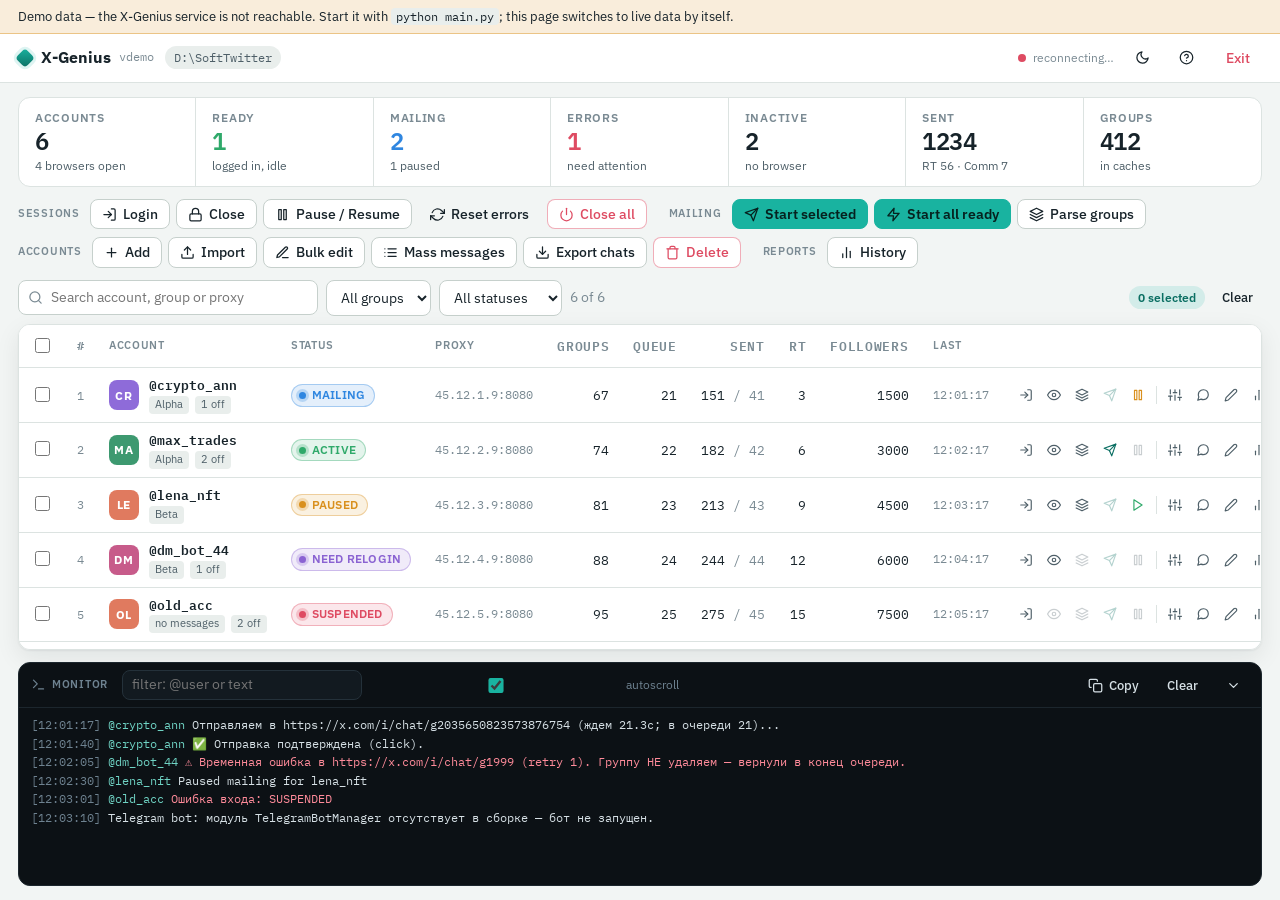
==== xgenius/web/static/index.html @ 22a3fbdb "Refactoring, bugfixes, UI improvements, WIP" ====
<!DOCTYPE html>
<html lang="en">
<head>
<meta charset="utf-8">
<meta name="viewport" content="width=device-width, initial-scale=1">
<title>X-Genius</title>
<link rel="preconnect" href="https://fonts.googleapis.com">
<link rel="stylesheet" href="https://fonts.googleapis.com/css2?family=IBM+Plex+Sans:wght@400;500;600;700&family=IBM+Plex+Mono:wght@400;500;600&display=swap">
<link rel="stylesheet" href="style.css">
</head>
<body>

<!-- ===================== OFFLINE (server not reachable) ===================== -->
<div id="screen-offline" class="screen hidden">
  <div class="offline">
    <div class="brand big"><span class="mark"></span>X-Genius</div>
    <h1>The X-Genius service is not running</h1>
    <p>This page talks to the local service at <code id="offline-url"></code>. Start it with
      <code>python main.py</code> on this machine — the page reconnects by itself.</p>
    <span id="offline-status" class="chip">waiting for connection…</span>
  </div>
</div>

<!-- ===================== SETUP (first start) ===================== -->
<div id="screen-setup" class="screen hidden">
  <div class="setup">
    <aside class="setup-side">
      <div class="brand big"><span class="mark"></span>X-Genius</div>
      <p>Диспетчерская для рассылок в групповые чаты X. Один раз укажите базовую папку — дальше всё
        хранится в ней: аккаунты, профили Chrome, логи, статистика.</p>
      <ul class="setup-req">
        <li><code>Bro/chrome.exe</code></li>
        <li><code>Drivers/chromedriver.exe</code></li>
      </ul>
    </aside>
    <form class="setup-form" id="setup-form">
      <h1>Базовая папка</h1>
      <label class="field"><span>Путь на этом сервере</span>
        <input id="setup-dir" class="mono" type="text" placeholder="D:\SoftTwitter" autocomplete="off" spellcheck="false"></label>
      <label class="check"><input id="setup-create" type="checkbox"> Создать папку, если её нет</label>
      <div id="setup-msg" class="msg"></div>
      <button id="setup-go" class="btn primary lg" type="submit">Продолжить</button>
    </form>
  </div>
</div>

<!-- ===================== MAIN ===================== -->
<div id="screen-main" class="app hidden">
  <div id="demo-banner" class="banner hidden">Demo data — the X-Genius service is not reachable. Start it with <code>python main.py</code>; this page switches to live data by itself.</div>
  <header class="topbar">
    <div class="brand"><span class="mark"></span>X-Genius <span id="version" class="ver"></span></div>
    <span id="base-dir" class="chip mono" title="Base folder"></span>
    <span class="spacer"></span>
    <span id="conn" class="conn" title="connection"><i></i><span>connecting…</span></span>
    <button id="btn-theme" class="btn icon ghost" title="Theme"></button>
    <button id="btn-help" class="btn icon ghost" title="Help"></button>
    <button id="btn-shutdown" class="btn ghost danger-text" title="Close all browsers and exit">Exit</button>
  </header>

  <section class="board" id="summary"></section>

  <section class="cmdbar">
    <div class="cgroup"><span class="clabel">Sessions</span>
      <button class="btn" data-tool="login" data-ic="log-in">Login</button>
      <button class="btn" data-tool="close" data-ic="lock">Close</button>
      <button class="btn" data-tool="pause" data-ic="pause">Pause / Resume</button>
      <button class="btn ghost" data-tool="reset_errors" data-ic="refresh-cw">Reset errors</button>
      <button class="btn outline-danger" data-tool="close_all" data-ic="power">Close all</button>
    </div>
    <div class="cgroup"><span class="clabel">Mailing</span>
      <button class="btn primary" data-tool="mailing" data-ic="send">Start selected</button>
      <button class="btn primary" data-tool="mail_ready" data-ic="zap">Start all ready</button>
      <button class="btn" data-tool="auto_parse" data-ic="layers">Parse groups</button>
    </div>
    <div class="cgroup"><span class="clabel">Accounts</span>
      <button class="btn" data-tool="add" data-ic="plus">Add</button>
      <button class="btn" data-tool="import" data-ic="upload">Import</button>
      <button class="btn" data-tool="bulk_edit" data-ic="edit-3">Bulk edit</button>
      <button class="btn" data-tool="mass_msg" data-ic="list">Mass messages</button>
      <button class="btn" data-tool="export_chats" data-ic="download">Export chats</button>
      <button class="btn outline-danger" data-tool="delete" data-ic="trash-2">Delete</button>
    </div>
    <div class="cgroup"><span class="clabel">Reports</span>
      <button class="btn" data-tool="history" data-ic="bar-chart-2">History</button>
    </div>
  </section>

  <section class="filters">
    <label class="search"><span class="ic-slot" data-ic="search"></span>
      <input id="f-search" type="search" placeholder="Search account, group or proxy" autocomplete="off"></label>
    <select id="f-group"><option value="">All groups</option></select>
    <select id="f-status">
      <option value="">All statuses</option>
      <option value="active">Ready</option>
      <option value="mailing">Mailing</option>
      <option value="paused">Paused</option>
      <option value="relogin">Need relogin</option>
      <option value="error">Errors</option>
      <option value="inactive">Inactive</option>
    </select>
    <span id="f-count" class="muted"></span>
    <span class="spacer"></span>
    <span id="sel-count" class="chip accent">0 selected</span>
    <button id="sel-clear" class="btn ghost sm">Clear</button>
  </section>

  <main class="table-surface">
    <table id="accounts">
      <thead>
        <tr>
          <th class="c-chk"><input id="chk-all" type="checkbox" title="Select all filtered"></th>
          <th class="c-idx">#</th>
          <th>Account</th>
          <th class="c-status">Status</th>
          <th>Proxy</th>
          <th class="num" title="Groups in cache (disabled)">Groups</th>
          <th class="num" title="Groups left in the current queue">Queue</th>
          <th class="num" title="Messages: this session / last 24 h">Sent</th>
          <th class="num">RT</th>
          <th class="num">Followers</th>
          <th>Last</th>
          <th class="c-actions"></th>
        </tr>
      </thead>
      <tbody id="rows"></tbody>
    </table>
    <div id="empty" class="empty hidden">
      <div class="empty-mark" data-ic="users"></div>
      <h2>No accounts yet</h2>
      <p>Add one account or import a list in the <code>username|auth_token|ct0|proxy|group</code> format.</p>
      <div class="row"><button class="btn primary" data-tool="add" data-ic="plus">Add account</button>
        <button class="btn" data-tool="import" data-ic="upload">Import</button></div>
    </div>
  </main>

  <section id="logpanel" class="console">
    <div class="console-head">
      <span class="clabel light"><span data-ic="terminal"></span> Monitor</span>
      <input id="log-filter" type="search" placeholder="filter: @user or text" autocomplete="off">
      <label class="check light sm"><input id="log-autoscroll" type="checkbox" checked> autoscroll</label>
      <span class="spacer"></span>
      <button id="log-copy" class="btn ghost sm light" data-ic="copy">Copy</button>
      <button id="log-clear" class="btn ghost sm light">Clear</button>
      <button id="log-toggle" class="btn icon ghost light" title="Collapse"></button>
    </div>
    <div id="logs" class="logs"></div>
  </section>
</div>

<div id="modal-root"></div>
<div id="toasts"></div>

<script src="icons.js"></script>
<script src="demo.js"></script>
<script src="app.js"></script>
<script src="dialogs.js"></script>
</body>
</html>
---- xgenius/web/static/style.css ----
/* ===== X-Genius operator console ===== */
:root {
  --bg: #F2F5F4; --surface: #FFFFFF; --surface-2: #E9EEEC; --line: #DCE3E1; --line-strong: #C6D0CC;
  --text: #17232A; --text-2: #4E5F68; --muted: #7A8A93;
  --accent: #19B3A0; --accent-ink: #0B6F63; --accent-soft: rgba(25, 179, 160, .14);
  --ok: #2FA96A; --info: #2F86E0; --warn: #D9901E; --err: #DE4B62; --violet: #8A63D2;
  --console-bg: #0C1115; --console-line: #1C262D; --console-text: #D6E0E5; --console-muted: #6E8290;
  --shadow: 0 1px 2px rgba(15, 25, 30, .06), 0 8px 24px rgba(15, 25, 30, .08);
  --r: 8px; --r-lg: 12px;
  --sans: "IBM Plex Sans", "Segoe UI", system-ui, -apple-system, Arial, sans-serif;
  --mono: "IBM Plex Mono", Consolas, "Cascadia Mono", ui-monospace, monospace;
  color-scheme: light;
}
@media (prefers-color-scheme: dark) {
  :root:not([data-theme="light"]) {
    --bg: #0E1418; --surface: #151C22; --surface-2: #1B242B; --line: #243039; --line-strong: #31414C;
    --text: #E6EDF0; --text-2: #AEBCC4; --muted: #7F919B;
    --accent: #2CC7B3; --accent-ink: #9FEDE2; --accent-soft: rgba(44, 199, 179, .16);
    --ok: #48C774; --info: #4DA3F5; --warn: #EBA63B; --err: #EF5D73; --violet: #A98BE6;
    --shadow: 0 1px 2px rgba(0, 0, 0, .35), 0 10px 30px rgba(0, 0, 0, .35);
    color-scheme: dark;
  }
}
:root[data-theme="dark"] {
  --bg: #0E1418; --surface: #151C22; --surface-2: #1B242B; --line: #243039; --line-strong: #31414C;
  --text: #E6EDF0; --text-2: #AEBCC4; --muted: #7F919B;
  --accent: #2CC7B3; --accent-ink: #9FEDE2; --accent-soft: rgba(44, 199, 179, .16);
  --ok: #48C774; --info: #4DA3F5; --warn: #EBA63B; --err: #EF5D73; --violet: #A98BE6;
  --shadow: 0 1px 2px rgba(0, 0, 0, .35), 0 10px 30px rgba(0, 0, 0, .35);
  color-scheme: dark;
}

/* ---- base ---- */
* { box-sizing: border-box; }
html, body { height: 100%; }
body { margin: 0; background: var(--bg); color: var(--text); font: 13.5px/1.45 var(--sans); -webkit-font-smoothing: antialiased; }
.hidden { display: none !important; }
.muted { color: var(--muted); }
.mono { font-family: var(--mono); }
.spacer { flex: 1; }
code { font-family: var(--mono); font-size: .92em; background: var(--surface-2); padding: 1px 5px; border-radius: 4px; }
h1, h2 { margin: 0; text-wrap: balance; }
input, select, textarea, button { font: inherit; color: inherit; }
input[type=text], input[type=search], input[type=password], input[type=number], input[type=date], select, textarea {
  background: var(--surface); border: 1px solid var(--line-strong); border-radius: var(--r); padding: 7px 10px; outline: none; min-width: 0; transition: border-color .12s, box-shadow .12s;
}
input:focus-visible, select:focus-visible, textarea:focus-visible, button:focus-visible { border-color: var(--accent); box-shadow: 0 0 0 3px var(--accent-soft); outline: none; }
textarea { width: 100%; resize: vertical; font-family: var(--mono); font-size: 12.5px; line-height: 1.5; }
input[type=checkbox] { accent-color: var(--accent); width: 15px; height: 15px; }
.ic { flex: none; vertical-align: -3px; }
@media (prefers-reduced-motion: reduce) { * { transition: none !important; animation: none !important; } }

/* ---- buttons ---- */
.btn { display: inline-flex; align-items: center; gap: 6px; background: var(--surface); border: 1px solid var(--line-strong); border-radius: var(--r);
  padding: 6px 11px; cursor: pointer; white-space: nowrap; font-weight: 500; line-height: 1.2; transition: background .12s, border-color .12s, color .12s; }
.btn:hover { background: var(--surface-2); border-color: var(--muted); }
.btn:active { transform: translateY(1px); }
.btn:disabled { opacity: .45; cursor: default; transform: none; }
.btn.sm { padding: 4px 8px; font-size: 12.5px; }
.btn.lg { padding: 10px 18px; font-size: 14px; }
.btn.icon { padding: 6px; width: 32px; height: 32px; justify-content: center; }
.btn.ghost { background: transparent; border-color: transparent; }
.btn.ghost:hover { background: var(--surface-2); border-color: transparent; }
.btn.primary { background: var(--accent); border-color: var(--accent); color: #06221F; font-weight: 600; }
.btn.primary:hover { filter: brightness(1.06); border-color: var(--accent); }
.btn.outline-danger { color: var(--err); border-color: color-mix(in srgb, var(--err) 45%, transparent); }
.btn.outline-danger:hover { background: color-mix(in srgb, var(--err) 12%, transparent); }
.btn.danger { background: var(--err); border-color: var(--err); color: #fff; font-weight: 600; }
.btn.ok { background: var(--ok); border-color: var(--ok); color: #fff; font-weight: 600; }
.btn.danger-text { color: var(--err); }
.btn.light { color: var(--console-text); }
.btn.light:hover { background: var(--console-line); }
.row-act { display: inline-flex; align-items: center; justify-content: center; width: 26px; height: 26px; border-radius: 6px; border: 1px solid transparent; background: transparent; color: var(--text-2); cursor: pointer; }
.row-act:hover { background: var(--surface-2); color: var(--text); border-color: var(--line); }
.row-act:disabled { opacity: .3; cursor: default; }
.row-act.primary { color: var(--accent-ink); }
.row-act.warn { color: var(--warn); } .row-act.ok { color: var(--ok); } .row-act.err:hover { color: var(--err); }

/* ---- chips / pills ---- */
.chip { display: inline-flex; align-items: center; gap: 6px; padding: 3px 9px; border-radius: 999px; background: var(--surface-2); color: var(--text-2); font-size: 12px; max-width: 360px; overflow: hidden; text-overflow: ellipsis; white-space: nowrap; }
.chip.accent { background: var(--accent-soft); color: var(--accent-ink); font-weight: 600; }
.pill { display: inline-flex; align-items: center; gap: 6px; padding: 2px 9px 2px 7px; border-radius: 999px; font-size: 11.5px; font-weight: 600; letter-spacing: .2px;
  color: var(--st); background: color-mix(in srgb, var(--st) 13%, transparent); border: 1px solid color-mix(in srgb, var(--st) 35%, transparent); }
.pill::before { content: ""; width: 7px; height: 7px; border-radius: 50%; background: var(--st); box-shadow: 0 0 0 3px color-mix(in srgb, var(--st) 25%, transparent); }
.pill.pulse::before { animation: pulse 1.6s ease-in-out infinite; }
@keyframes pulse { 50% { box-shadow: 0 0 0 5px color-mix(in srgb, var(--st) 10%, transparent); } }
.tag { display: inline-block; padding: 1px 6px; border-radius: 4px; background: var(--surface-2); color: var(--text-2); font-size: 11px; }

.banner { padding: 7px 18px; background: color-mix(in srgb, var(--warn) 16%, var(--surface)); border-bottom: 1px solid color-mix(in srgb, var(--warn) 45%, transparent); color: var(--text); font-size: 12.5px; }

/* ---- app shell ---- */
.app { display: flex; flex-direction: column; height: 100vh; }
.topbar { display: flex; align-items: center; gap: 12px; padding: 8px 18px; background: var(--surface); border-bottom: 1px solid var(--line); }
.brand { display: flex; align-items: center; gap: 9px; font-weight: 700; font-size: 16px; letter-spacing: -.2px; }
.brand.big { font-size: 24px; }
.mark { width: 14px; height: 14px; border-radius: 4px; background: linear-gradient(135deg, var(--accent), var(--accent-ink)); transform: rotate(45deg); box-shadow: 0 0 0 3px var(--accent-soft); }
.brand.big .mark { width: 20px; height: 20px; }
.ver { font-family: var(--mono); font-size: 11.5px; font-weight: 400; color: var(--muted); }
.conn { display: inline-flex; align-items: center; gap: 7px; font-size: 12px; color: var(--muted); }
.conn i { width: 8px; height: 8px; border-radius: 50%; background: var(--err); }
.conn.on i { background: var(--ok); box-shadow: 0 0 0 3px color-mix(in srgb, var(--ok) 25%, transparent); }

.board { display: grid; grid-template-columns: repeat(auto-fit, minmax(150px, 1fr)); margin: 14px 18px 0; border: 1px solid var(--line); border-radius: var(--r-lg); background: var(--surface); overflow: hidden; }
.tile { padding: 12px 16px; border-right: 1px solid var(--line); display: flex; flex-direction: column; gap: 2px; min-width: 0; }
.tile:last-child { border-right: 0; }
.tile .v { font-size: 24px; font-weight: 600; letter-spacing: -.5px; font-variant-numeric: tabular-nums; line-height: 1.1; color: var(--tc, var(--text)); }
.tile .l { font-size: 11.5px; text-transform: uppercase; letter-spacing: .7px; color: var(--muted); font-weight: 600; }
.tile .s { font-size: 12px; color: var(--text-2); font-variant-numeric: tabular-nums; white-space: nowrap; overflow: hidden; text-overflow: ellipsis; }

.cmdbar { display: flex; flex-wrap: wrap; gap: 8px 22px; padding: 12px 18px 4px; }
.cgroup { display: flex; align-items: center; gap: 6px; }
.clabel { font-size: 11px; text-transform: uppercase; letter-spacing: .7px; color: var(--muted); font-weight: 600; margin-right: 4px; display: inline-flex; align-items: center; gap: 6px; }
.clabel.light { color: var(--console-muted); }

.filters { display: flex; align-items: center; gap: 8px; padding: 8px 18px; }
.search { position: relative; display: flex; align-items: center; }
.search .ic-slot { position: absolute; left: 10px; color: var(--muted); display: inline-flex; }
.search input { width: 300px; padding-left: 32px; }

/* ---- table ---- */
.table-surface { flex: 1; overflow: auto; margin: 0 18px; border: 1px solid var(--line); border-radius: var(--r-lg); background: var(--surface); box-shadow: var(--shadow); }
table { width: 100%; border-collapse: separate; border-spacing: 0; }
thead th { position: sticky; top: 0; z-index: 1; background: var(--surface); text-align: left; font-size: 11px; text-transform: uppercase; letter-spacing: .7px; color: var(--muted); font-weight: 600; padding: 10px 12px; border-bottom: 1px solid var(--line); }
tbody td { padding: 8px 12px; border-bottom: 1px solid var(--line); vertical-align: middle; white-space: nowrap; }
tbody tr:last-child td { border-bottom: 0; }
tbody tr:hover td { background: color-mix(in srgb, var(--surface-2) 55%, transparent); }
tbody tr.selected td { background: var(--accent-soft); }
tbody tr.selected td:first-child { box-shadow: inset 3px 0 0 var(--accent); }
th.num, td.num { text-align: right; font-variant-numeric: tabular-nums; font-family: var(--mono); font-size: 12.5px; }
.c-chk { width: 36px; } .c-idx { width: 44px; color: var(--muted); font-family: var(--mono); font-size: 12px; } .c-status { width: 150px; } .c-actions { width: 1%; }
.acct { display: flex; align-items: center; gap: 10px; }
.avatar { width: 30px; height: 30px; border-radius: 8px; display: inline-flex; align-items: center; justify-content: center; font-weight: 700; font-size: 12px; color: #fff; background: var(--av, var(--muted)); flex: none; letter-spacing: .3px; }
.handle { font-family: var(--mono); font-weight: 600; font-size: 13px; }
.sub { color: var(--muted); font-size: 11.5px; }
.sub-row { display: flex; align-items: center; gap: 6px; margin-top: 1px; }
.dim { color: var(--muted); }
.acts { display: flex; gap: 2px; }
.acts .sep { width: 1px; height: 18px; background: var(--line); margin: 0 3px; align-self: center; }
.empty { padding: 70px 20px; text-align: center; color: var(--text-2); display: flex; flex-direction: column; align-items: center; gap: 8px; }
.empty-mark { width: 52px; height: 52px; border-radius: 14px; background: var(--accent-soft); color: var(--accent-ink); display: inline-flex; align-items: center; justify-content: center; margin-bottom: 6px; }
.empty-mark .ic { width: 24px; height: 24px; }
.empty h2 { font-size: 17px; color: var(--text); }
.empty .row { display: flex; gap: 8px; margin-top: 10px; }

/* ---- console (always dark) ---- */
.console { margin: 12px 18px 14px; border-radius: var(--r-lg); background: var(--console-bg); color: var(--console-text); display: flex; flex-direction: column; height: 224px; border: 1px solid var(--console-line); }
.console.collapsed { height: auto; }
.console.collapsed .logs { display: none; }
.console-head { display: flex; align-items: center; gap: 10px; padding: 6px 12px; border-bottom: 1px solid var(--console-line); }
.console-head input { width: 240px; padding: 4px 9px; background: #121A20; border-color: #24313A; color: var(--console-text); }
.check.light { color: var(--console-muted); }
.logs { flex: 1; overflow: auto; padding: 8px 12px; font-family: var(--mono); font-size: 12px; line-height: 1.55; }
.log { white-space: pre-wrap; word-break: break-word; color: var(--console-text); }
.log.error { color: #FF8B9A; } .log.warning { color: #F5C068; }
.log .acc { color: #6FD3C4; } .log .ts { color: var(--console-muted); }

/* ---- forms / modals ---- */
.modal-overlay { position: fixed; inset: 0; background: rgba(6, 10, 13, .55); backdrop-filter: blur(2px); display: flex; align-items: center; justify-content: center; z-index: 50; padding: 20px; }
.modal { background: var(--surface); border: 1px solid var(--line); border-radius: 14px; box-shadow: var(--shadow); width: min(560px, 100%); max-height: 92vh; display: flex; flex-direction: column; animation: rise .16s ease-out; }
.modal.wide { width: min(940px, 100%); }
@keyframes rise { from { transform: translateY(8px); opacity: 0; } to { transform: none; opacity: 1; } }
.modal-head { display: flex; align-items: center; gap: 10px; padding: 14px 18px; border-bottom: 1px solid var(--line); font-weight: 600; font-size: 15px; }
.modal-head .x { margin-left: auto; }
.modal-body { padding: 16px 18px; overflow: auto; }
.modal-foot { display: flex; gap: 8px; justify-content: flex-end; padding: 12px 18px; border-top: 1px solid var(--line); }
.field { display: flex; flex-direction: column; gap: 4px; margin-bottom: 10px; }
.field > span { font-size: 12px; color: var(--text-2); font-weight: 500; }
.field input, .field select { width: 100%; }
.grid2 { display: grid; grid-template-columns: 1fr 1fr; gap: 0 14px; }
.grid4 { display: grid; grid-template-columns: repeat(4, 1fr); gap: 0 10px; }
.check { display: flex; align-items: center; gap: 7px; }
.check.sm { font-size: 12px; }
.msg { min-height: 18px; font-size: 12.5px; color: var(--err); margin: 6px 0; }
.hint { font-size: 12px; color: var(--muted); margin: -4px 0 10px; line-height: 1.5; }
.section-title { font-weight: 600; margin: 14px 0 8px; display: flex; align-items: center; gap: 8px; font-size: 13px; text-transform: uppercase; letter-spacing: .6px; color: var(--text-2); }
.msgbox { border: 1px solid var(--line); border-radius: var(--r); padding: 10px; margin-bottom: 8px; background: var(--bg); }
.msgbox .row { display: flex; align-items: center; gap: 8px; margin-bottom: 6px; }
.msgbox textarea { min-height: 90px; }
.stats-table { width: 100%; border-collapse: collapse; }
.stats-table th, .stats-table td { padding: 7px 8px; border-bottom: 1px solid var(--line); text-align: right; white-space: nowrap; font-variant-numeric: tabular-nums; }
.stats-table th { font-size: 11px; text-transform: uppercase; letter-spacing: .6px; color: var(--muted); }
.stats-table th:first-child, .stats-table td:first-child { text-align: left; font-family: var(--mono); }
.stats-table tr.total td { font-weight: 700; border-top: 2px solid var(--line-strong); }
.kv { display: grid; grid-template-columns: 1fr auto; gap: 8px 20px; font-variant-numeric: tabular-nums; }
.kv b { font-family: var(--mono); font-size: 15px; }
pre.help { white-space: pre-wrap; font-family: var(--mono); font-size: 12px; line-height: 1.55; margin: 0; }

/* ---- setup screen ---- */
.screen { min-height: 100vh; display: flex; align-items: center; justify-content: center; padding: 24px; }
.setup { display: grid; grid-template-columns: 1.1fr 1fr; width: min(880px, 100%); background: var(--surface); border: 1px solid var(--line); border-radius: 18px; box-shadow: var(--shadow); overflow: hidden; }
.setup-side { padding: 36px; background: linear-gradient(160deg, var(--accent-soft), transparent 70%); border-right: 1px solid var(--line); display: flex; flex-direction: column; gap: 14px; }
.setup-side p { margin: 0; color: var(--text-2); line-height: 1.6; max-width: 40ch; }
.setup-req { list-style: none; margin: 4px 0 0; padding: 0; display: flex; flex-direction: column; gap: 6px; }
.setup-form { padding: 36px; display: flex; flex-direction: column; gap: 10px; }
.setup-form h1 { font-size: 20px; margin-bottom: 8px; }
.setup-form .btn { align-self: flex-start; margin-top: 6px; }
@media (max-width: 720px) { .setup { grid-template-columns: 1fr; } .setup-side { border-right: 0; border-bottom: 1px solid var(--line); } }

.offline { display: flex; flex-direction: column; align-items: flex-start; gap: 14px; width: min(560px, 100%); padding: 36px; background: var(--surface); border: 1px solid var(--line); border-radius: 18px; box-shadow: var(--shadow); }
.offline h1 { font-size: 20px; }
.offline p { margin: 0; color: var(--text-2); line-height: 1.6; }

/* ---- toasts ---- */
#toasts { position: fixed; right: 18px; bottom: 18px; display: flex; flex-direction: column; gap: 8px; z-index: 60; }
.toast { background: var(--surface); border: 1px solid var(--line); border-left: 3px solid var(--info); border-radius: var(--r); padding: 10px 14px; box-shadow: var(--shadow); max-width: 440px; white-space: pre-wrap; animation: rise .15s ease-out; }
.toast.ok { border-left-color: var(--ok); } .toast.error { border-left-color: var(--err); } .toast.warn { border-left-color: var(--warn); }

::-webkit-scrollbar { width: 10px; height: 10px; }
::-webkit-scrollbar-thumb { background: var(--line-strong); border-radius: 8px; border: 2px solid transparent; background-clip: padding-box; }
::-webkit-scrollbar-track { background: transparent; }
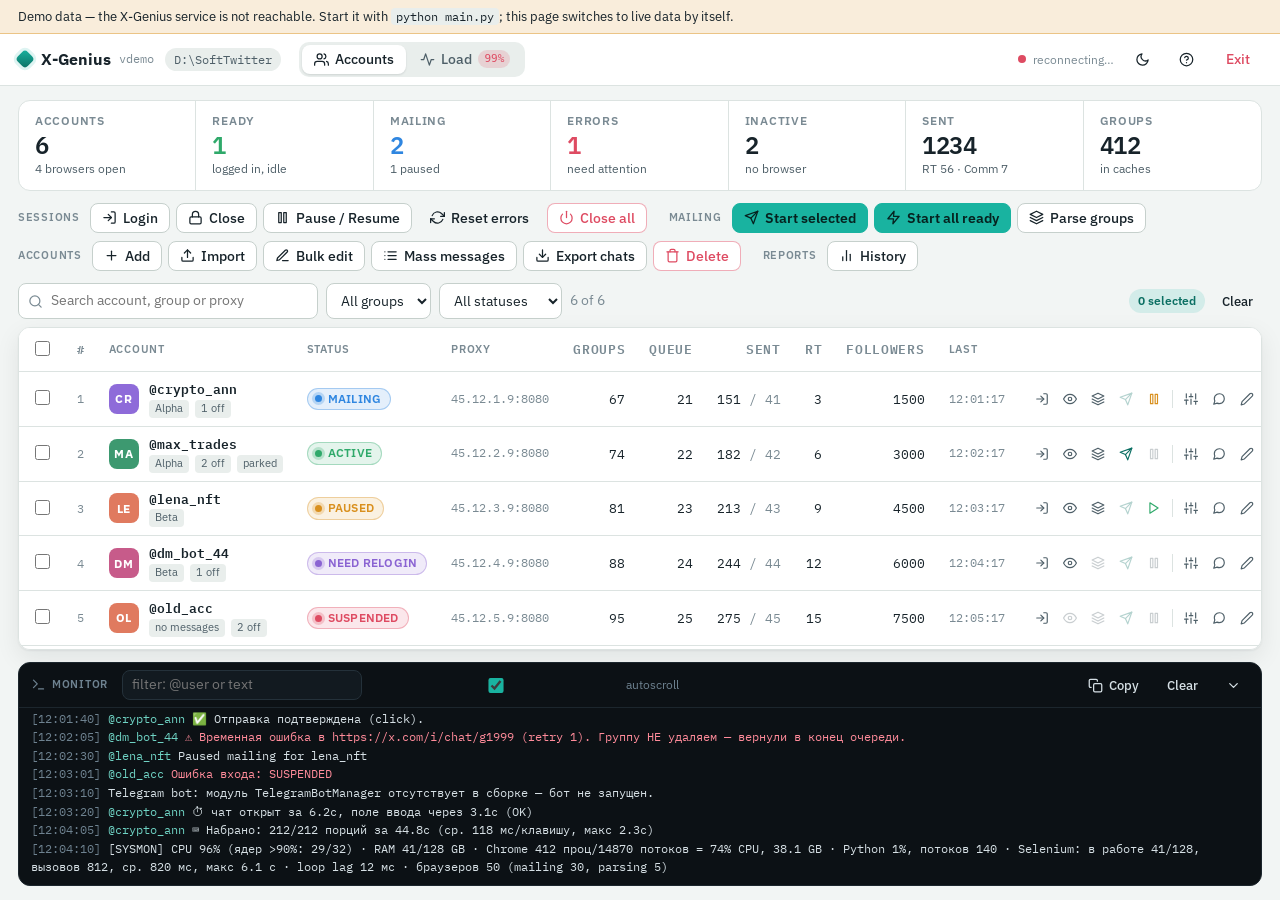
==== commit 4ffa6271: "Add server load monitoring, Load tab, typing diagnostics and idle browser parking Client diagnostics" ====
--- a/xgenius/web/static/index.html
+++ b/xgenius/web/static/index.html
@@ -50,6 +50,10 @@
   <header class="topbar">
     <div class="brand"><span class="mark"></span>X-Genius <span id="version" class="ver"></span></div>
     <span id="base-dir" class="chip mono" title="Base folder"></span>
+    <nav class="tabs" id="tabs">
+      <button class="tab active" data-tab="accounts" data-ic="users">Accounts</button>
+      <button class="tab" data-tab="load" data-ic="activity">Load <span id="tab-load-badge" class="tab-badge"></span></button>
+    </nav>
     <span class="spacer"></span>
     <span id="conn" class="conn" title="connection"><i></i><span>connecting…</span></span>
     <button id="btn-theme" class="btn icon ghost" title="Theme"></button>
@@ -57,6 +61,7 @@
     <button id="btn-shutdown" class="btn ghost danger-text" title="Close all browsers and exit">Exit</button>
   </header>
 
+  <div id="view-accounts" class="view">
   <section class="board" id="summary"></section>
 
   <section class="cmdbar">
@@ -132,6 +137,51 @@
         <button class="btn" data-tool="import" data-ic="upload">Import</button></div>
     </div>
   </main>
+  </div>
+
+  <!-- ===================== LOAD (server resources) ===================== -->
+  <div id="view-load" class="view hidden">
+    <div class="load">
+      <div id="load-disabled" class="note hidden">Load monitoring is switched off (<code>SYSMON_INTERVAL = 0</code> in <code>config/settings.json</code>).</div>
+      <div id="load-waiting" class="note hidden">Waiting for the first sample…</div>
+      <div id="load-body" class="hidden">
+        <section class="board" id="load-tiles"></section>
+        <section class="panel">
+          <div class="panel-head"><span class="clabel"><span data-ic="cpu"></span> Cores</span><span id="cores-sub" class="muted"></span></div>
+          <div id="cores" class="cores"></div>
+        </section>
+        <div class="load-grid">
+          <section class="panel">
+            <div class="panel-head"><span class="clabel">CPU · Chrome · RAM</span><span class="spacer"></span>
+              <span class="legend"><i style="background:var(--accent)"></i>CPU total</span>
+              <span class="legend"><i style="background:var(--info)"></i>Chrome share</span>
+              <span class="legend"><i class="dash" style="background:var(--violet)"></i>RAM used</span></div>
+            <svg id="chart-cpu" class="chart" preserveAspectRatio="none"></svg>
+          </section>
+          <section class="panel">
+            <div class="panel-head"><span class="clabel">Selenium latency · loop lag</span><span class="spacer"></span>
+              <span class="legend"><i style="background:var(--accent)"></i>avg call</span>
+              <span class="legend"><i class="dash" style="background:var(--warn)"></i>max call</span>
+              <span class="legend"><i style="background:var(--err)"></i>loop lag</span></div>
+            <svg id="chart-lat" class="chart" preserveAspectRatio="none"></svg>
+          </section>
+        </div>
+        <section class="panel">
+          <div class="panel-head"><span class="clabel"><span data-ic="users"></span> Per account</span><span id="acc-sub" class="muted"></span>
+            <span class="spacer"></span>
+            <select id="acc-sort" title="Sort">
+              <option value="cpu_raw">by CPU</option><option value="rss_mb">by RAM</option><option value="procs">by processes</option><option value="name">by name</option>
+            </select>
+            <a class="btn sm" href="/api/sysmon/csv" download data-ic="download">CSV</a>
+            <a class="btn sm" href="/api/sysmon/csv?kind=accounts" download data-ic="download">Accounts CSV</a></div>
+          <div class="table-wrap"><table class="stats-table" id="load-accounts">
+            <thead><tr><th>Account</th><th>Phase</th><th>Processes</th><th>Threads</th><th>CPU share</th><th>CPU raw</th><th>RAM, MB</th></tr></thead>
+            <tbody></tbody></table></div>
+        </section>
+        <div id="load-status" class="muted mono status-line"></div>
+      </div>
+    </div>
+  </div>
 
   <section id="logpanel" class="console">
     <div class="console-head">
@@ -152,6 +202,7 @@
 
 <script src="icons.js"></script>
 <script src="demo.js"></script>
+<script src="load.js"></script>
 <script src="app.js"></script>
 <script src="dialogs.js"></script>
 </body>
--- a/xgenius/web/static/style.css
+++ b/xgenius/web/static/style.css
@@ -141,6 +141,48 @@
 .empty-mark .ic { width: 24px; height: 24px; }
 .empty h2 { font-size: 17px; color: var(--text); }
 .empty .row { display: flex; gap: 8px; margin-top: 10px; }
+
+/* ---- tabs / views ---- */
+.tabs { display: inline-flex; gap: 2px; padding: 3px; margin-left: 6px; border-radius: 10px; background: var(--surface-2); }
+.tab { display: inline-flex; align-items: center; gap: 6px; padding: 5px 12px; border: 0; border-radius: 8px; background: transparent; color: var(--text-2); font-weight: 500; cursor: pointer; transition: background .12s, color .12s; }
+.tab:hover { color: var(--text); }
+.tab.active { background: var(--surface); color: var(--text); box-shadow: 0 1px 2px rgba(15, 25, 30, .12); }
+.tab-badge { font-family: var(--mono); font-size: 11px; padding: 1px 6px; border-radius: 999px; background: var(--surface-2); color: var(--text-2); font-variant-numeric: tabular-nums; }
+.tab-badge:empty { display: none; }
+.tab-badge.warn { background: color-mix(in srgb, var(--warn) 18%, transparent); color: var(--warn); }
+.tab-badge.err { background: color-mix(in srgb, var(--err) 18%, transparent); color: var(--err); }
+.view { display: flex; flex-direction: column; flex: 1; min-height: 0; }
+
+/* ---- load tab ---- */
+.load { flex: 1; overflow: auto; padding: 0 18px 4px; display: flex; flex-direction: column; gap: 12px; }
+.load .board { margin: 14px 0 0; }
+.load-grid { display: grid; grid-template-columns: 1fr 1fr; gap: 12px; }
+@media (max-width: 1100px) { .load-grid { grid-template-columns: 1fr; } }
+.panel { border: 1px solid var(--line); border-radius: var(--r-lg); background: var(--surface); display: flex; flex-direction: column; min-width: 0; }
+.panel-head { display: flex; align-items: center; gap: 12px; padding: 9px 14px; border-bottom: 1px solid var(--line); font-size: 12px; }
+.panel-head select { padding: 3px 8px; font-size: 12px; }
+.legend { display: inline-flex; align-items: center; gap: 6px; font-size: 11.5px; color: var(--text-2); }
+.legend i { width: 14px; height: 3px; border-radius: 2px; display: inline-block; }
+.legend i.dash { background-image: repeating-linear-gradient(90deg, transparent 0 3px, var(--surface) 3px 5px); }
+.note { padding: 14px 16px; margin-top: 14px; border: 1px dashed var(--line-strong); border-radius: var(--r-lg); color: var(--text-2); }
+.status-line { font-size: 11.5px; padding: 0 2px 8px; }
+.cores { display: grid; grid-template-columns: repeat(auto-fit, minmax(22px, 1fr)); gap: 6px; padding: 12px 14px 8px; }
+.core { display: flex; flex-direction: column; align-items: center; gap: 4px; }
+.core .bar { width: 100%; height: 56px; border-radius: 4px; background: var(--surface-2); display: flex; align-items: flex-end; overflow: hidden; }
+.core .bar i { display: block; width: 100%; border-radius: 3px 3px 0 0; transition: height .35s ease; }
+.core span { font-family: var(--mono); font-size: 10px; color: var(--muted); }
+.chart { width: 100%; height: 170px; display: block; }
+.chart polyline { fill: none; stroke-width: 1.8; stroke-linejoin: round; stroke-linecap: round; }
+.chart .grid { stroke: var(--line); stroke-width: 1; }
+.chart .axis { fill: var(--muted); font-family: var(--mono); font-size: 10px; text-anchor: end; }
+.chart .axis.start { text-anchor: start; }
+.table-wrap { overflow: auto; }
+#load-accounts th:first-child, #load-accounts td:first-child { text-align: left; }
+#load-accounts th:nth-child(2), #load-accounts td:nth-child(2) { text-align: left; }
+#load-accounts td:nth-child(5) { min-width: 150px; }
+.cpubar { position: relative; display: flex; align-items: center; justify-content: flex-end; height: 18px; border-radius: 4px; background: var(--surface-2); overflow: hidden; padding: 0 6px; }
+.cpubar i { position: absolute; left: 0; top: 0; bottom: 0; background: color-mix(in srgb, var(--info) 35%, transparent); transition: width .35s ease; }
+.cpubar span { position: relative; font-family: var(--mono); font-size: 12px; }
 
 /* ---- console (always dark) ---- */
 .console { margin: 12px 18px 14px; border-radius: var(--r-lg); background: var(--console-bg); color: var(--console-text); display: flex; flex-direction: column; height: 224px; border: 1px solid var(--console-line); }
